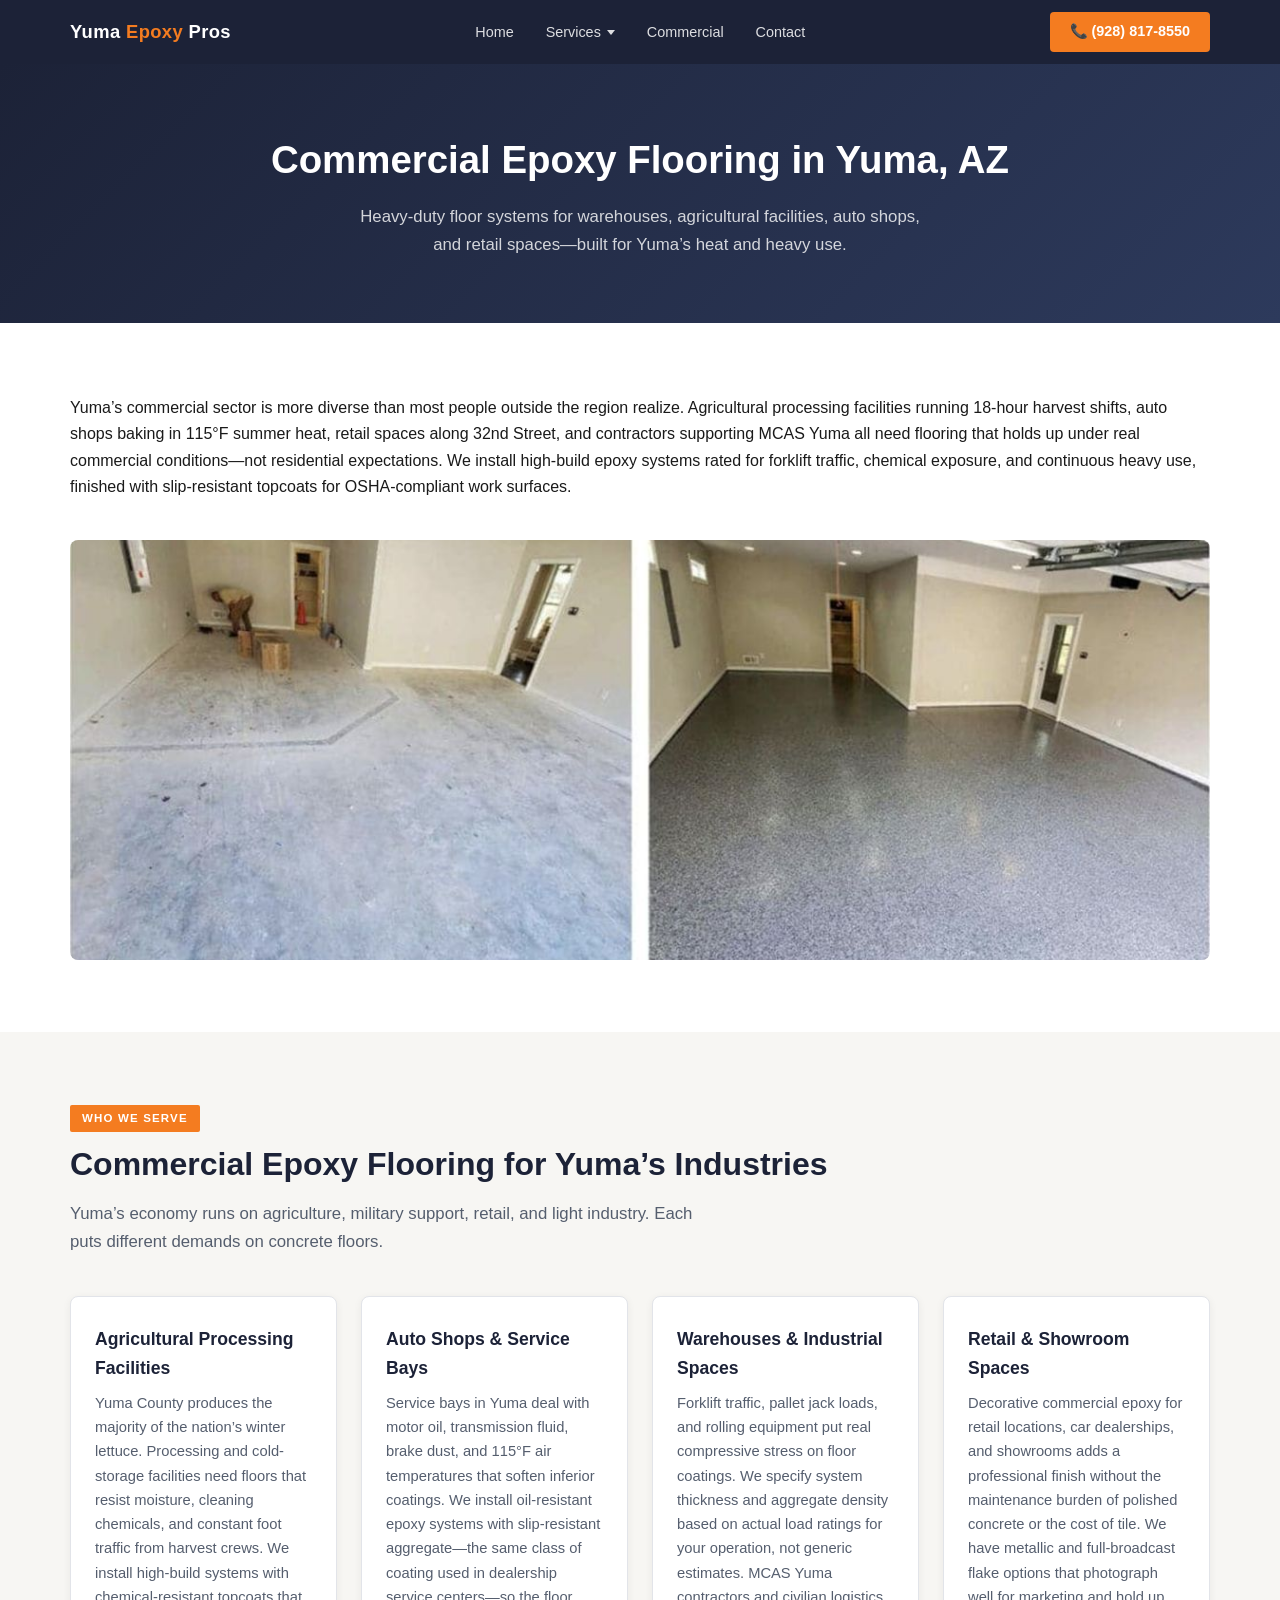
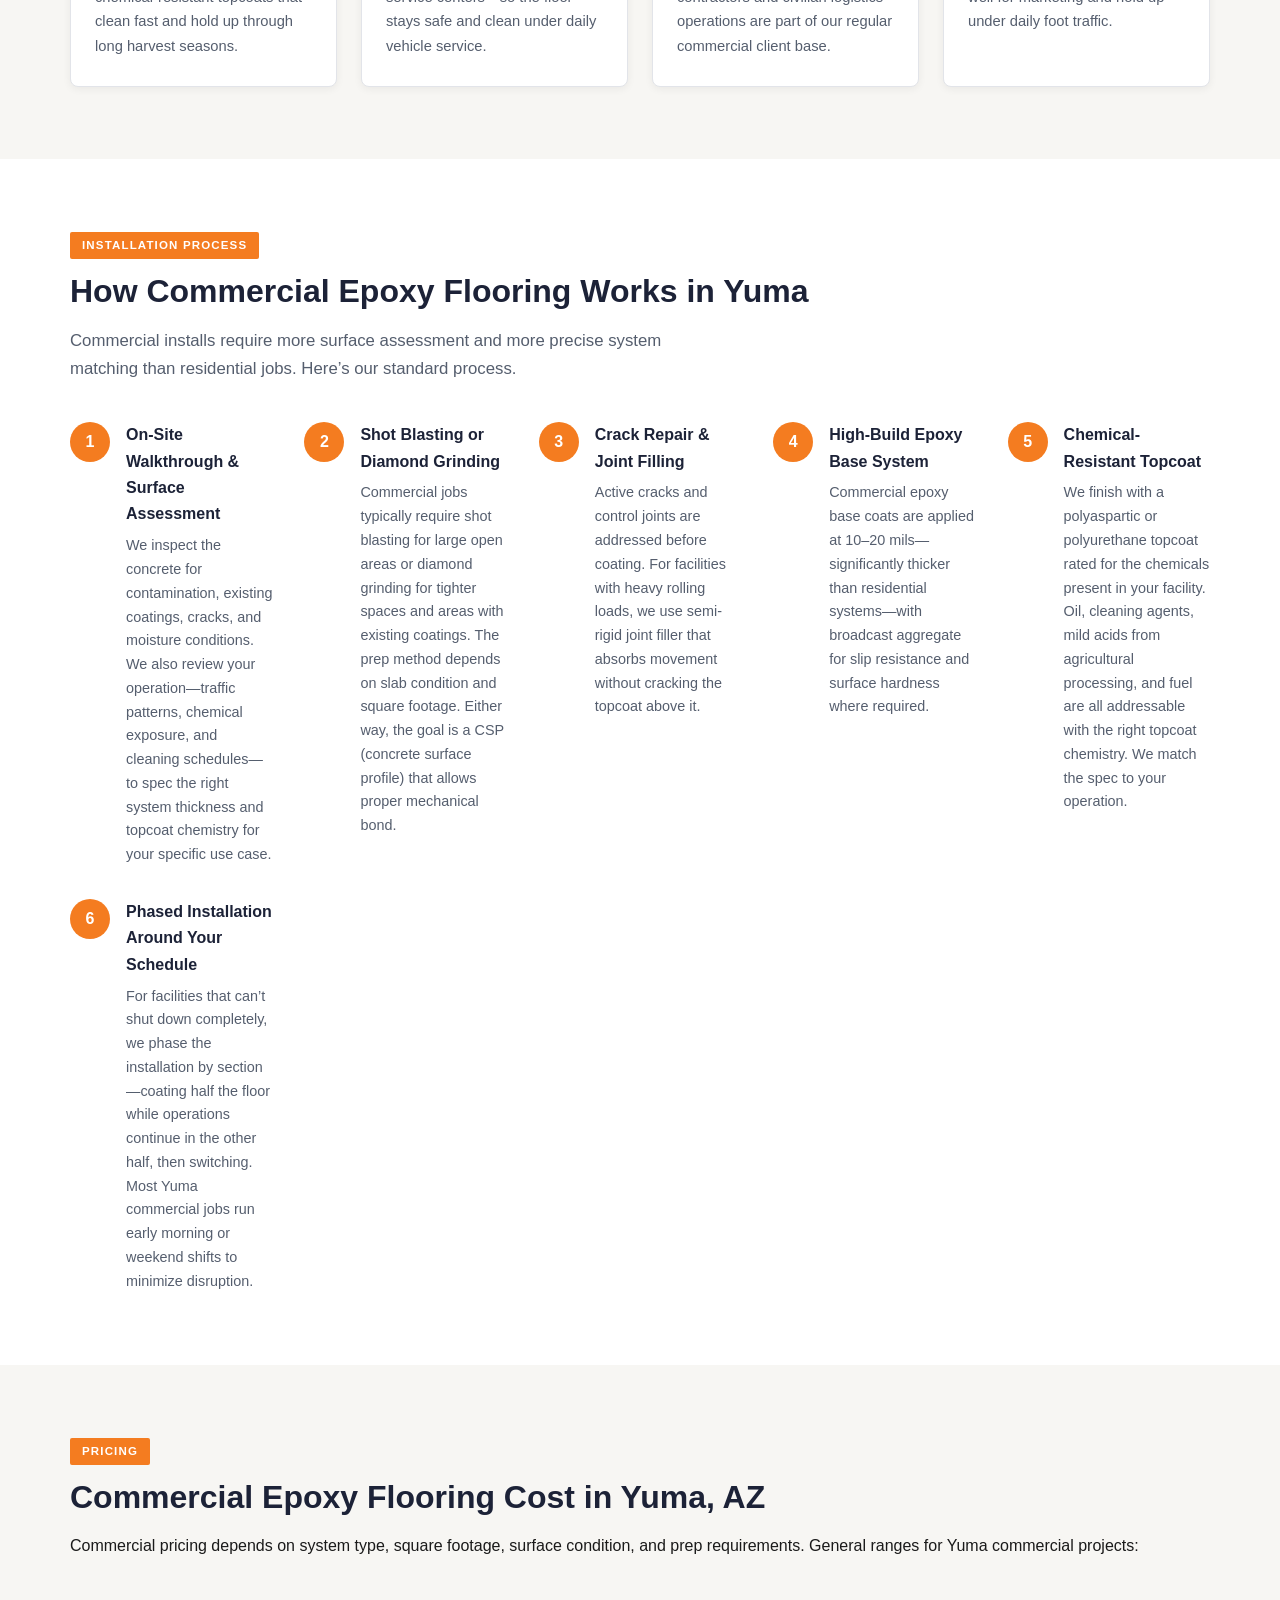
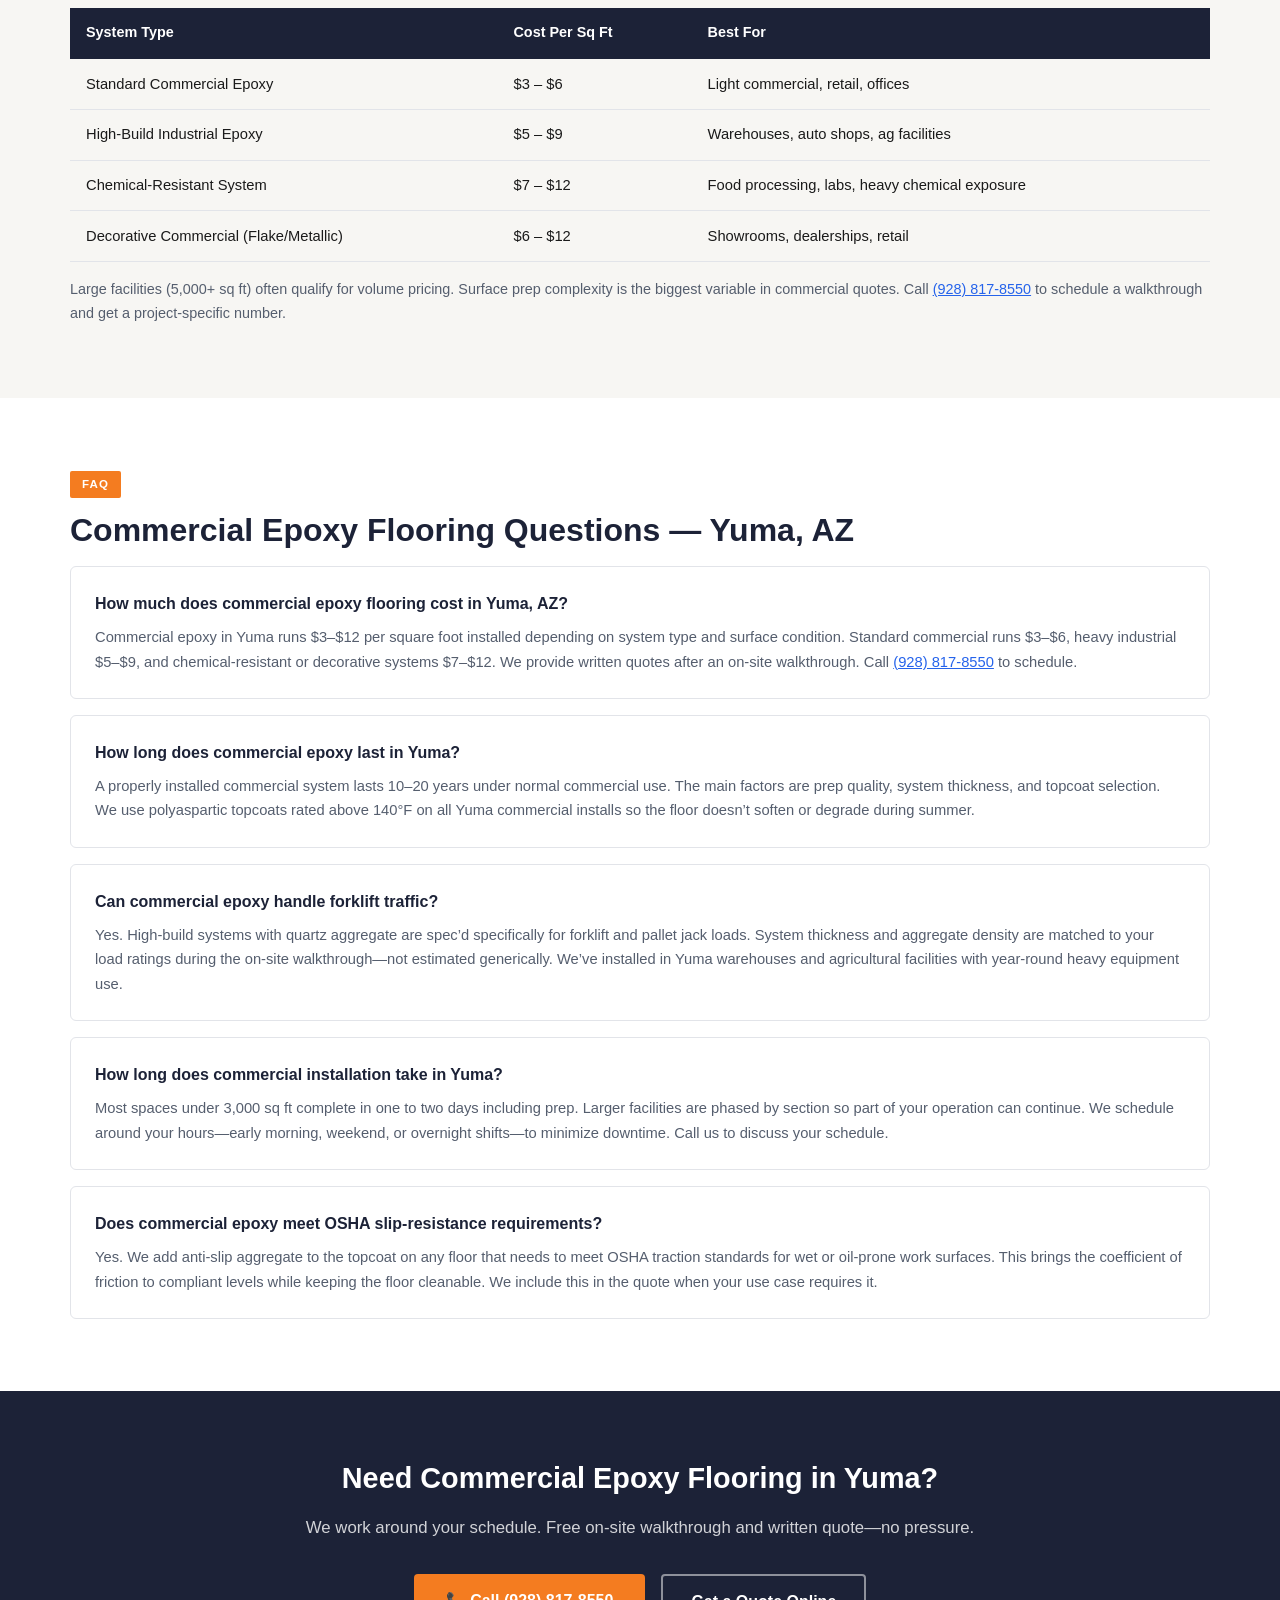
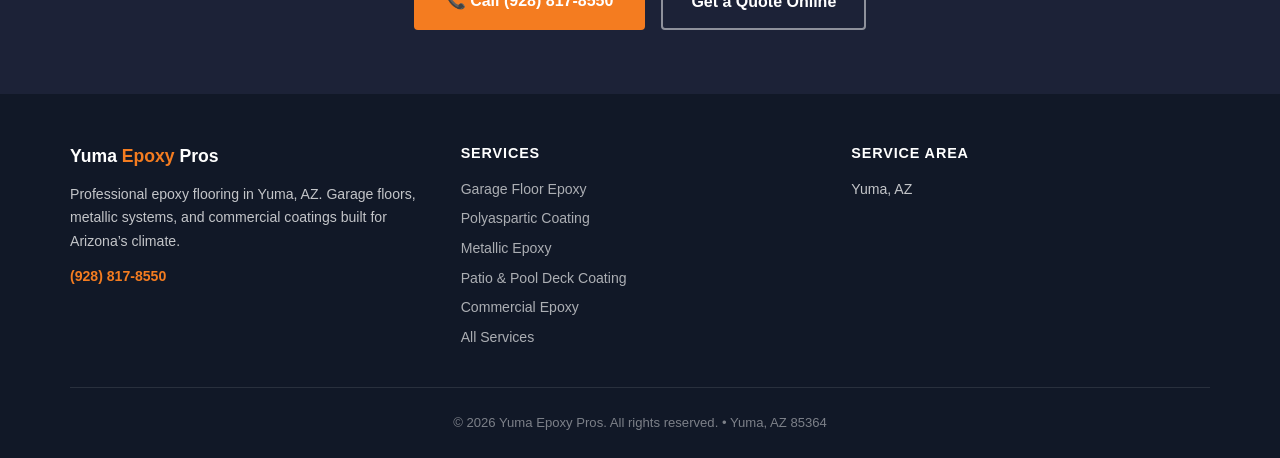
==== commercial-epoxy-flooring-yuma.html @ faf077dc "Fix URL/content mismatch; add garage, polyaspartic and pool deck pages; nav dropdown and sitemap" ====
<!DOCTYPE html>
<html lang="en">
<head>
<meta charset="UTF-8">
<meta name="viewport" content="width=device-width, initial-scale=1.0">
<title>Commercial Epoxy Flooring Yuma AZ | Yuma Epoxy Pros</title>
<meta name="description" content="Commercial epoxy flooring in Yuma, AZ. Heavy-duty systems for warehouses, ag facilities, retail &amp; auto shops. Free estimates &mdash; (928) 817-8550.">
<link rel="canonical" href="https://www.yumaepoxyflooring.com/commercial-epoxy-flooring-yuma">
<link rel="stylesheet" href="styles.css">
<script type="application/ld+json">
{
  "@context": "https://schema.org",
  "@type": "LocalBusiness",
  "name": "Yuma Epoxy Pros",
  "telephone": "(928) 817-8550",
  "address": {
    "@type": "PostalAddress",
    "addressLocality": "Yuma",
    "addressRegion": "AZ",
    "addressCountry": "US"
  },
  "areaServed": "Yuma, AZ",
  "description": "Commercial epoxy flooring in Yuma, AZ.",
  "openingHours": "Mo-Fr 07:00-17:00"
}
</script>
<script type="application/ld+json">
{
  "@context": "https://schema.org",
  "@type": "FAQPage",
  "mainEntity": [
    {
      "@type": "Question",
      "name": "How much does commercial epoxy flooring cost in Yuma, AZ?",
      "acceptedAnswer": {
        "@type": "Answer",
        "text": "Commercial epoxy flooring in Yuma typically runs $3 to $12 per square foot installed, depending on the system, surface condition, and project size. Large warehouse and agricultural processing facilities benefit from volume pricing. Retail and showroom floors with decorative requirements run higher. We provide written quotes after an on-site walkthrough and surface assessment."
      }
    },
    {
      "@type": "Question",
      "name": "How long does commercial epoxy flooring last in Yuma?",
      "acceptedAnswer": {
        "@type": "Answer",
        "text": "A properly installed commercial epoxy system in Yuma lasts 10 to 20 years under normal commercial traffic. Surface prep quality, system thickness, and topcoat selection are the key variables. We use polyaspartic topcoats rated for continuous heat above 140 degrees Fahrenheit on all Yuma commercial installs, which handles Arizona summers without softening or degrading."
      }
    },
    {
      "@type": "Question",
      "name": "Can commercial epoxy flooring handle forklift and heavy equipment traffic in Yuma?",
      "acceptedAnswer": {
        "@type": "Answer",
        "text": "Yes. High-build commercial epoxy systems with quartz aggregate or broadcast layers are designed for forklift traffic, pallet jacks, and rolling equipment. System thickness and aggregate selection depend on your load ratings. We spec the right system for your specific use case during the on-site walkthrough."
      }
    },
    {
      "@type": "Question",
      "name": "How long does commercial epoxy installation take in Yuma?",
      "acceptedAnswer": {
        "@type": "Answer",
        "text": "Most commercial spaces under 3,000 square feet complete in one to two days, including surface prep. Larger facilities are typically phased by section so operations can continue in other areas during installation. We schedule around your hours to minimize downtime."
      }
    },
    {
      "@type": "Question",
      "name": "Does commercial epoxy flooring meet OSHA slip-resistance requirements?",
      "acceptedAnswer": {
        "@type": "Answer",
        "text": "Yes. We add anti-slip aggregate to the topcoat on commercial floors that need to meet OSHA traction standards for wet or oil-prone work areas. The aggregate increases the coefficient of friction to compliant levels while maintaining a cleanable surface. We discuss this during the walkthrough and specify it in the quote."
      }
    }
  ]
}
</script>
</head>
<body>

<nav>
  <div class="nav-inner">
    <a href="/" class="nav-logo">Yuma <span>Epoxy</span> Pros</a>
    <ul class="nav-links">
      <li><a href="/">Home</a></li>
      <li class="has-dropdown">
        <a href="/services">Services</a>
        <div class="dropdown-menu">
          <ul class="dropdown-menu-list">
            <li><a href="/garage-floor-epoxy-yuma">Garage Floor Epoxy</a></li>
            <li><a href="/polyaspartic-floor-coating-yuma">Polyaspartic Coating</a></li>
            <li><a href="/metallic-epoxy-flooring-yuma">Metallic Epoxy</a></li>
            <li><a href="/patio-pool-deck-coating-yuma">Patio &amp; Pool Deck Coating</a></li>
            <li><a href="/commercial-epoxy-flooring-yuma">Commercial Epoxy</a></li>
          </ul>
        </div>
      </li>
      <li><a href="/commercial-epoxy-flooring-yuma">Commercial</a></li>
      <li><a href="/contact">Contact</a></li>
    </ul>
    <a href="tel:9288178550" class="nav-cta">&#128222; (928) 817-8550</a>
    <button class="nav-hamburger" aria-label="Open menu">
      <span></span><span></span><span></span>
    </button>
  </div>
</nav>

<div class="page-hero">
  <h1>Commercial Epoxy Flooring in Yuma, AZ</h1>
  <p>Heavy-duty floor systems for warehouses, agricultural facilities, auto shops, and retail spaces&mdash;built for Yuma&rsquo;s heat and heavy use.</p>
</div>

<section class="section">
  <div class="container">
    <p>Yuma&rsquo;s commercial sector is more diverse than most people outside the region realize. Agricultural processing facilities running 18-hour harvest shifts, auto shops baking in 115&deg;F summer heat, retail spaces along 32nd Street, and contractors supporting MCAS Yuma all need flooring that holds up under real commercial conditions&mdash;not residential expectations. We install high-build epoxy systems rated for forklift traffic, chemical exposure, and continuous heavy use, finished with slip-resistant topcoats for OSHA-compliant work surfaces.</p>

    <div style="margin-top:2.5rem;">
      <img src="epoxyflooring2.jpg" alt="commercial epoxy flooring in Yuma AZ" loading="lazy" style="border-radius:8px;width:100%;max-height:420px;object-fit:cover;">
    </div>
  </div>
</section>

<section class="section section-alt">
  <div class="container">
    <span class="section-label">Who We Serve</span>
    <h2 class="section-title">Commercial Epoxy Flooring for Yuma&rsquo;s Industries</h2>
    <p class="section-lead">Yuma&rsquo;s economy runs on agriculture, military support, retail, and light industry. Each puts different demands on concrete floors.</p>
    <div class="cards">
      <div class="card">
        <h3>Agricultural Processing Facilities</h3>
        <p>Yuma County produces the majority of the nation&rsquo;s winter lettuce. Processing and cold-storage facilities need floors that resist moisture, cleaning chemicals, and constant foot traffic from harvest crews. We install high-build systems with chemical-resistant topcoats that clean fast and hold up through long harvest seasons.</p>
      </div>
      <div class="card">
        <h3>Auto Shops &amp; Service Bays</h3>
        <p>Service bays in Yuma deal with motor oil, transmission fluid, brake dust, and 115&deg;F air temperatures that soften inferior coatings. We install oil-resistant epoxy systems with slip-resistant aggregate&mdash;the same class of coating used in dealership service centers&mdash;so the floor stays safe and clean under daily vehicle service.</p>
      </div>
      <div class="card">
        <h3>Warehouses &amp; Industrial Spaces</h3>
        <p>Forklift traffic, pallet jack loads, and rolling equipment put real compressive stress on floor coatings. We specify system thickness and aggregate density based on actual load ratings for your operation, not generic estimates. MCAS Yuma contractors and civilian logistics operations are part of our regular commercial client base.</p>
      </div>
      <div class="card">
        <h3>Retail &amp; Showroom Spaces</h3>
        <p>Decorative commercial epoxy for retail locations, car dealerships, and showrooms adds a professional finish without the maintenance burden of polished concrete or the cost of tile. We have metallic and full-broadcast flake options that photograph well for marketing and hold up under daily foot traffic.</p>
      </div>
    </div>
  </div>
</section>

<section class="section">
  <div class="container">
    <span class="section-label">Installation Process</span>
    <h2 class="section-title">How Commercial Epoxy Flooring Works in Yuma</h2>
    <p class="section-lead">Commercial installs require more surface assessment and more precise system matching than residential jobs. Here&rsquo;s our standard process.</p>
    <div class="steps">
      <div class="step">
        <h3>On-Site Walkthrough &amp; Surface Assessment</h3>
        <p>We inspect the concrete for contamination, existing coatings, cracks, and moisture conditions. We also review your operation&mdash;traffic patterns, chemical exposure, and cleaning schedules&mdash;to spec the right system thickness and topcoat chemistry for your specific use case.</p>
      </div>
      <div class="step">
        <h3>Shot Blasting or Diamond Grinding</h3>
        <p>Commercial jobs typically require shot blasting for large open areas or diamond grinding for tighter spaces and areas with existing coatings. The prep method depends on slab condition and square footage. Either way, the goal is a CSP (concrete surface profile) that allows proper mechanical bond.</p>
      </div>
      <div class="step">
        <h3>Crack Repair &amp; Joint Filling</h3>
        <p>Active cracks and control joints are addressed before coating. For facilities with heavy rolling loads, we use semi-rigid joint filler that absorbs movement without cracking the topcoat above it.</p>
      </div>
      <div class="step">
        <h3>High-Build Epoxy Base System</h3>
        <p>Commercial epoxy base coats are applied at 10&ndash;20 mils&mdash;significantly thicker than residential systems&mdash;with broadcast aggregate for slip resistance and surface hardness where required.</p>
      </div>
      <div class="step">
        <h3>Chemical-Resistant Topcoat</h3>
        <p>We finish with a polyaspartic or polyurethane topcoat rated for the chemicals present in your facility. Oil, cleaning agents, mild acids from agricultural processing, and fuel are all addressable with the right topcoat chemistry. We match the spec to your operation.</p>
      </div>
      <div class="step">
        <h3>Phased Installation Around Your Schedule</h3>
        <p>For facilities that can&rsquo;t shut down completely, we phase the installation by section&mdash;coating half the floor while operations continue in the other half, then switching. Most Yuma commercial jobs run early morning or weekend shifts to minimize disruption.</p>
      </div>
    </div>
  </div>
</section>

<section class="section section-alt">
  <div class="container">
    <span class="section-label">Pricing</span>
    <h2 class="section-title">Commercial Epoxy Flooring Cost in Yuma, AZ</h2>
    <p style="margin-bottom:1.5rem;">Commercial pricing depends on system type, square footage, surface condition, and prep requirements. General ranges for Yuma commercial projects:</p>
    <div style="overflow-x:auto;">
      <table class="cost-table">
        <thead>
          <tr><th>System Type</th><th>Cost Per Sq Ft</th><th>Best For</th></tr>
        </thead>
        <tbody>
          <tr><td>Standard Commercial Epoxy</td><td>$3 &ndash; $6</td><td>Light commercial, retail, offices</td></tr>
          <tr><td>High-Build Industrial Epoxy</td><td>$5 &ndash; $9</td><td>Warehouses, auto shops, ag facilities</td></tr>
          <tr><td>Chemical-Resistant System</td><td>$7 &ndash; $12</td><td>Food processing, labs, heavy chemical exposure</td></tr>
          <tr><td>Decorative Commercial (Flake/Metallic)</td><td>$6 &ndash; $12</td><td>Showrooms, dealerships, retail</td></tr>
        </tbody>
      </table>
    </div>
    <p style="margin-top:1rem;font-size:0.9rem;color:#555e6e;">Large facilities (5,000+ sq ft) often qualify for volume pricing. Surface prep complexity is the biggest variable in commercial quotes. Call <a href="tel:9288178550" style="color:#2563eb;text-decoration:underline;">(928) 817-8550</a> to schedule a walkthrough and get a project-specific number.</p>
  </div>
</section>

<section class="section">
  <div class="container">
    <span class="section-label">FAQ</span>
    <h2 class="section-title">Commercial Epoxy Flooring Questions &mdash; Yuma, AZ</h2>
    <div class="faqs">
      <div class="faq">
        <h3>How much does commercial epoxy flooring cost in Yuma, AZ?</h3>
        <p>Commercial epoxy in Yuma runs $3&ndash;$12 per square foot installed depending on system type and surface condition. Standard commercial runs $3&ndash;$6, heavy industrial $5&ndash;$9, and chemical-resistant or decorative systems $7&ndash;$12. We provide written quotes after an on-site walkthrough. Call <a href="tel:9288178550" style="color:#2563eb;text-decoration:underline;">(928) 817-8550</a> to schedule.</p>
      </div>
      <div class="faq">
        <h3>How long does commercial epoxy last in Yuma?</h3>
        <p>A properly installed commercial system lasts 10&ndash;20 years under normal commercial use. The main factors are prep quality, system thickness, and topcoat selection. We use polyaspartic topcoats rated above 140&deg;F on all Yuma commercial installs so the floor doesn&rsquo;t soften or degrade during summer.</p>
      </div>
      <div class="faq">
        <h3>Can commercial epoxy handle forklift traffic?</h3>
        <p>Yes. High-build systems with quartz aggregate are spec&rsquo;d specifically for forklift and pallet jack loads. System thickness and aggregate density are matched to your load ratings during the on-site walkthrough&mdash;not estimated generically. We&rsquo;ve installed in Yuma warehouses and agricultural facilities with year-round heavy equipment use.</p>
      </div>
      <div class="faq">
        <h3>How long does commercial installation take in Yuma?</h3>
        <p>Most spaces under 3,000 sq ft complete in one to two days including prep. Larger facilities are phased by section so part of your operation can continue. We schedule around your hours&mdash;early morning, weekend, or overnight shifts&mdash;to minimize downtime. Call us to discuss your schedule.</p>
      </div>
      <div class="faq">
        <h3>Does commercial epoxy meet OSHA slip-resistance requirements?</h3>
        <p>Yes. We add anti-slip aggregate to the topcoat on any floor that needs to meet OSHA traction standards for wet or oil-prone work surfaces. This brings the coefficient of friction to compliant levels while keeping the floor cleanable. We include this in the quote when your use case requires it.</p>
      </div>
    </div>
  </div>
</section>

<div class="cta-band">
  <h2>Need Commercial Epoxy Flooring in Yuma?</h2>
  <p>We work around your schedule. Free on-site walkthrough and written quote&mdash;no pressure.</p>
  <div style="display:flex;gap:1rem;justify-content:center;flex-wrap:wrap;">
    <a href="tel:9288178550" class="btn-primary">📞 Call (928) 817-8550</a>
    <a href="/contact" class="btn-ghost" style="border-color:rgba(255,255,255,0.5);color:#fff;">Get a Quote Online</a>
  </div>
</div>

<footer>
  <div class="footer-grid">
    <div>
      <a href="/" class="footer-logo">Yuma <span>Epoxy</span> Pros</a>
      <p style="margin-top:0.75rem;font-size:0.88rem;">Professional epoxy flooring in Yuma, AZ. Garage floors, metallic systems, and commercial coatings built for Arizona&rsquo;s climate.</p>
      <p style="margin-top:0.75rem;font-size:0.88rem;"><a href="tel:9288178550">(928) 817-8550</a></p>
    </div>
    <div>
      <h4>Services</h4>
      <ul>
        <li><a href="/garage-floor-epoxy-yuma">Garage Floor Epoxy</a></li>
        <li><a href="/polyaspartic-floor-coating-yuma">Polyaspartic Coating</a></li>
        <li><a href="/metallic-epoxy-flooring-yuma">Metallic Epoxy</a></li>
        <li><a href="/patio-pool-deck-coating-yuma">Patio &amp; Pool Deck Coating</a></li>
        <li><a href="/commercial-epoxy-flooring-yuma">Commercial Epoxy</a></li>
        <li><a href="/services">All Services</a></li>
      </ul>
    </div>
    <div>
      <h4>Service Area</h4>
      <ul>
        <li>Yuma, AZ</li>
      </ul>
    </div>
  </div>
  <div class="footer-bottom">
    <p>&copy; 2026 Yuma Epoxy Pros. All rights reserved. &bull; Yuma, AZ 85364</p>
  </div>
</footer>

</body>
</html>
---- styles.css ----
/* Yuma Epoxy Pros — styles.css */

*, *::before, *::after { box-sizing: border-box; margin: 0; padding: 0; }

:root {
  --navy: #1c2237;
  --orange: #f47c20;
  --red: #e63946;
  --light-bg: #f7f6f3;
  --white: #ffffff;
  --text: #1a1a1a;
  --muted: #555e6e;
  --border: #e2e4e9;
  --max-w: 1140px;
}

body { font-family: 'Segoe UI', Arial, sans-serif; color: var(--text); background: var(--white); line-height: 1.65; font-size: 16px; }

a { color: #2563eb; text-decoration: underline; }
a:hover { color: #1d4ed8; }
img { max-width: 100%; height: auto; display: block; }

/* ── NAV ── */
nav {
  background: var(--navy);
  position: sticky; top: 0; z-index: 1000;
  padding: 0 1.5rem;
}
.nav-inner {
  max-width: var(--max-w);
  margin: 0 auto;
  display: flex; align-items: center; justify-content: space-between;
  height: 64px;
}
.nav-logo { color: var(--white); font-size: 1.15rem; font-weight: 700; text-decoration: none; letter-spacing: 0.02em; }
.nav-logo span { color: var(--orange); }
.nav-links { display: flex; gap: 2rem; list-style: none; }
.nav-links a { color: rgba(255,255,255,0.85); text-decoration: none; font-size: 0.9rem; font-weight: 500; transition: color 0.2s; }
.nav-links a:hover { color: var(--orange); }
.nav-cta {
  background: var(--orange); color: var(--white) !important;
  padding: 0.5rem 1.25rem; border-radius: 4px; font-weight: 600;
  text-decoration: none !important; font-size: 0.9rem; white-space: nowrap;
}
.nav-cta:hover { background: #d96a15; color: var(--white) !important; }
.nav-hamburger { display: none; background: none; border: none; cursor: pointer; }
.nav-hamburger span { display: block; width: 24px; height: 2px; background: var(--white); margin: 5px 0; }

/* ── HERO ── */
.hero {
  background: linear-gradient(135deg, var(--navy) 0%, #2d3a5c 100%);
  color: var(--white);
  padding: 5rem 1.5rem;
  position: relative; overflow: hidden;
}
.hero::before { display: none; }
.hero-inner { max-width: var(--max-w); margin: 0 auto; position: relative; }
.hero-badge {
  display: inline-block; background: var(--orange);
  color: var(--white); font-size: 0.78rem; font-weight: 700;
  letter-spacing: 0.08em; text-transform: uppercase;
  padding: 0.3rem 0.9rem; border-radius: 3px; margin-bottom: 1.2rem;
}
.hero h1 { font-size: clamp(1.8rem, 4vw, 2.8rem); line-height: 1.2; font-weight: 800; margin-bottom: 1rem; max-width: 700px; }
.hero-sub { font-size: 1.1rem; color: rgba(255,255,255,0.85); max-width: 560px; margin-bottom: 2rem; }
.hero-ctas { display: flex; gap: 1rem; flex-wrap: wrap; }
.btn-primary {
  background: var(--orange); color: var(--white);
  padding: 0.85rem 2rem; border-radius: 4px;
  font-weight: 700; font-size: 1rem; text-decoration: none;
  display: inline-block;
}
.btn-primary:hover { background: #d96a15; color: var(--white); }
.btn-ghost {
  border: 2px solid rgba(255,255,255,0.6); color: var(--white);
  padding: 0.8rem 1.75rem; border-radius: 4px;
  font-weight: 600; font-size: 1rem; text-decoration: none;
  display: inline-block;
}
.btn-ghost:hover { border-color: var(--white); color: var(--white); }
.hero-trust { margin-top: 2.5rem; display: flex; gap: 2rem; flex-wrap: wrap; }
.hero-trust-item { font-size: 0.88rem; color: rgba(255,255,255,0.75); display: flex; align-items: center; gap: 0.4rem; }
.hero-trust-item::before { content: '&#10003;'; color: var(--orange); font-weight: 700; }

/* ── SHARED LAYOUT ── */
.section { padding: 4.5rem 1.5rem; }
.section-alt { background: var(--light-bg); }
.container { max-width: var(--max-w); margin: 0 auto; }
.section-label {
  display: inline-block; background: var(--orange);
  color: var(--white); font-size: 0.72rem; font-weight: 700;
  letter-spacing: 0.1em; text-transform: uppercase;
  padding: 0.25rem 0.75rem; border-radius: 2px; margin-bottom: 0.75rem;
}
.section-title { font-size: clamp(1.5rem, 3vw, 2rem); font-weight: 800; margin-bottom: 1rem; color: var(--navy); line-height: 1.25; }
.section-lead { font-size: 1.05rem; color: var(--muted); max-width: 640px; margin-bottom: 2.5rem; }

/* ── SERVICE CARDS ── */
.cards { display: grid; grid-template-columns: repeat(auto-fit, minmax(240px, 1fr)); gap: 1.5rem; }
.card {
  background: var(--white); border: 1px solid var(--border);
  border-radius: 8px; padding: 1.75rem 1.5rem;
  box-shadow: 0 2px 8px rgba(0,0,0,0.06);
}
.card-icon { font-size: 2rem; margin-bottom: 0.75rem; }
.card h3 { font-size: 1.1rem; font-weight: 700; color: var(--navy); margin-bottom: 0.5rem; }
.card p { font-size: 0.92rem; color: var(--muted); }
.card-link { color: var(--orange); text-decoration: underline; font-weight: 600; font-size: 0.9rem; }

/* ── PROCESS STEPS ── */
.steps { display: grid; grid-template-columns: repeat(auto-fit, minmax(200px, 1fr)); gap: 2rem; counter-reset: step; }
.step { position: relative; padding-left: 3.5rem; }
.step::before {
  counter-increment: step;
  content: counter(step);
  position: absolute; left: 0; top: 0;
  width: 2.5rem; height: 2.5rem; border-radius: 50%;
  background: var(--orange); color: var(--white);
  font-weight: 800; font-size: 1rem;
  display: flex; align-items: center; justify-content: center;
}
.step h3 { font-size: 1rem; font-weight: 700; color: var(--navy); margin-bottom: 0.4rem; }
.step p { font-size: 0.9rem; color: var(--muted); }

/* ── TWO-COL SPLIT ── */
.split { display: grid; grid-template-columns: 1fr 1fr; gap: 3rem; align-items: center; }
.split img { border-radius: 8px; width: 100%; height: 340px; object-fit: cover; }
.split-text h2 { font-size: 1.65rem; font-weight: 800; color: var(--navy); margin-bottom: 1rem; }
.split-text p { color: var(--muted); margin-bottom: 1rem; }
.check-list { list-style: none; margin-bottom: 1.5rem; }
.check-list li { padding: 0.3rem 0 0.3rem 1.75rem; position: relative; font-size: 0.95rem; color: var(--text); }
.check-list li::before { content: '&#10003;'; position: absolute; left: 0; color: var(--orange); font-weight: 700; }

/* ── COST TABLE ── */
.cost-table { width: 100%; border-collapse: collapse; margin-top: 1.5rem; }
.cost-table th { background: var(--navy); color: var(--white); padding: 0.85rem 1rem; text-align: left; font-size: 0.9rem; }
.cost-table td { padding: 0.8rem 1rem; border-bottom: 1px solid var(--border); font-size: 0.92rem; }
.cost-table tr:nth-child(even) td { background: var(--light-bg); }

/* ── FAQ ── */
.faqs { display: grid; gap: 1rem; }
.faq { background: var(--white); border: 1px solid var(--border); border-radius: 6px; padding: 1.5rem; }
.faq h3 { font-size: 1rem; font-weight: 700; color: var(--navy); margin-bottom: 0.5rem; }
.faq p { font-size: 0.92rem; color: var(--muted); }

/* ── CTA BAND ── */
.cta-band {
  background: var(--navy);
  color: var(--white); padding: 4rem 1.5rem; text-align: center;
}
.cta-band h2 { font-size: 1.8rem; font-weight: 800; margin-bottom: 0.75rem; }
.cta-band p { color: rgba(255,255,255,0.8); margin-bottom: 2rem; font-size: 1.05rem; }

/* ── CONTACT FORM ── */
.form-grid { display: grid; grid-template-columns: 1fr 1fr; gap: 1rem; }
.form-group { display: flex; flex-direction: column; gap: 0.4rem; }
.form-group.full { grid-column: 1 / -1; }
label { font-size: 0.88rem; font-weight: 600; color: var(--navy); }
input, select, textarea {
  padding: 0.75rem 1rem; border: 1px solid var(--border); border-radius: 4px;
  font-size: 0.95rem; font-family: inherit; width: 100%;
}
input:focus, select:focus, textarea:focus { outline: 2px solid var(--orange); border-color: var(--orange); }
textarea { resize: vertical; min-height: 120px; }
.btn-submit {
  background: var(--orange); color: var(--white);
  padding: 0.9rem 2.5rem; border: none; border-radius: 4px;
  font-size: 1rem; font-weight: 700; cursor: pointer; font-family: inherit;
}
.btn-submit:hover { background: #d96a15; }

/* ── FOOTER ── */
footer {
  background: #111827; color: rgba(255,255,255,0.75);
  padding: 3rem 1.5rem 1.5rem;
}
.footer-grid { display: grid; grid-template-columns: 1fr 1fr 1fr; gap: 2rem; max-width: var(--max-w); margin: 0 auto 2rem; }
.footer-logo { color: var(--white); font-size: 1.1rem; font-weight: 700; text-decoration: none; }
.footer-logo span { color: var(--orange); }
footer h4 { color: var(--white); font-size: 0.9rem; font-weight: 700; margin-bottom: 0.75rem; text-transform: uppercase; letter-spacing: 0.06em; }
footer ul { list-style: none; }
footer ul li { margin-bottom: 0.4rem; font-size: 0.88rem; }
footer ul li a { color: rgba(255,255,255,0.65); text-decoration: none; }
footer ul li a:hover { color: var(--orange); }
footer a[href^="tel"] { color: var(--orange); text-decoration: none; font-weight: 600; }
.footer-bottom { max-width: var(--max-w); margin: 0 auto; padding-top: 1.5rem; border-top: 1px solid rgba(255,255,255,0.1); font-size: 0.82rem; color: rgba(255,255,255,0.45); text-align: center; }

/* ── PAGE HERO (inner pages) ── */
.page-hero {
  background: linear-gradient(135deg, var(--navy), #2d3a5c);
  color: var(--white); padding: 4rem 1.5rem; text-align: center;
}
.page-hero h1 { font-size: clamp(1.6rem, 3.5vw, 2.4rem); font-weight: 800; margin-bottom: 0.75rem; }
.page-hero p { color: rgba(255,255,255,0.8); font-size: 1.05rem; max-width: 560px; margin: 0 auto; }

/* ── RESPONSIVE ── */
@media (max-width: 768px) {
  .nav-links { display: none; }
  .nav-hamburger { display: block; }
  .split { grid-template-columns: 1fr; }
  .split img { height: 220px; }
  .footer-grid { grid-template-columns: 1fr; }
  .form-grid { grid-template-columns: 1fr; }
  .hero-ctas { flex-direction: column; }
  .cards { grid-template-columns: 1fr; }
  .steps { grid-template-columns: 1fr; }
  .hero-trust { flex-direction: column; gap: 0.75rem; }
}


/* ---------- SERVICES NAV DROPDOWN ---------- */
.nav-links li.has-dropdown { position: relative; }
.has-dropdown > a { display:inline-flex; align-items:center; gap:6px; }
.has-dropdown > a::after { content:""; width:0; height:0; border-left:4px solid transparent; border-right:4px solid transparent; border-top:5px solid currentColor; }
.dropdown-menu { display:none; position:absolute; top:100%; left:-18px; padding-top:16px; min-width:255px; z-index:300; }
.has-dropdown:hover .dropdown-menu, .has-dropdown:focus-within .dropdown-menu { display:block; }
.dropdown-menu-list { display:block; list-style:none; margin:0; padding:6px 0; background:#111827; border:1px solid rgba(255,255,255,.12); border-top:3px solid #ea7317; box-shadow:0 8px 24px rgba(0,0,0,.3); }
.dropdown-menu-list li { display:block; }
.dropdown-menu-list li + li { border-top:1px solid rgba(255,255,255,.08); }
.dropdown-menu-list a { display:block; padding:11px 18px; color:#e5e7eb; font-size:.9rem; font-weight:500; white-space:nowrap; text-decoration:none; }
.dropdown-menu-list a:hover { background:#1f2937; color:#fff; }
@media (max-width: 860px) { .dropdown-menu { display:none !important; } .has-dropdown > a::after { display:none; } }
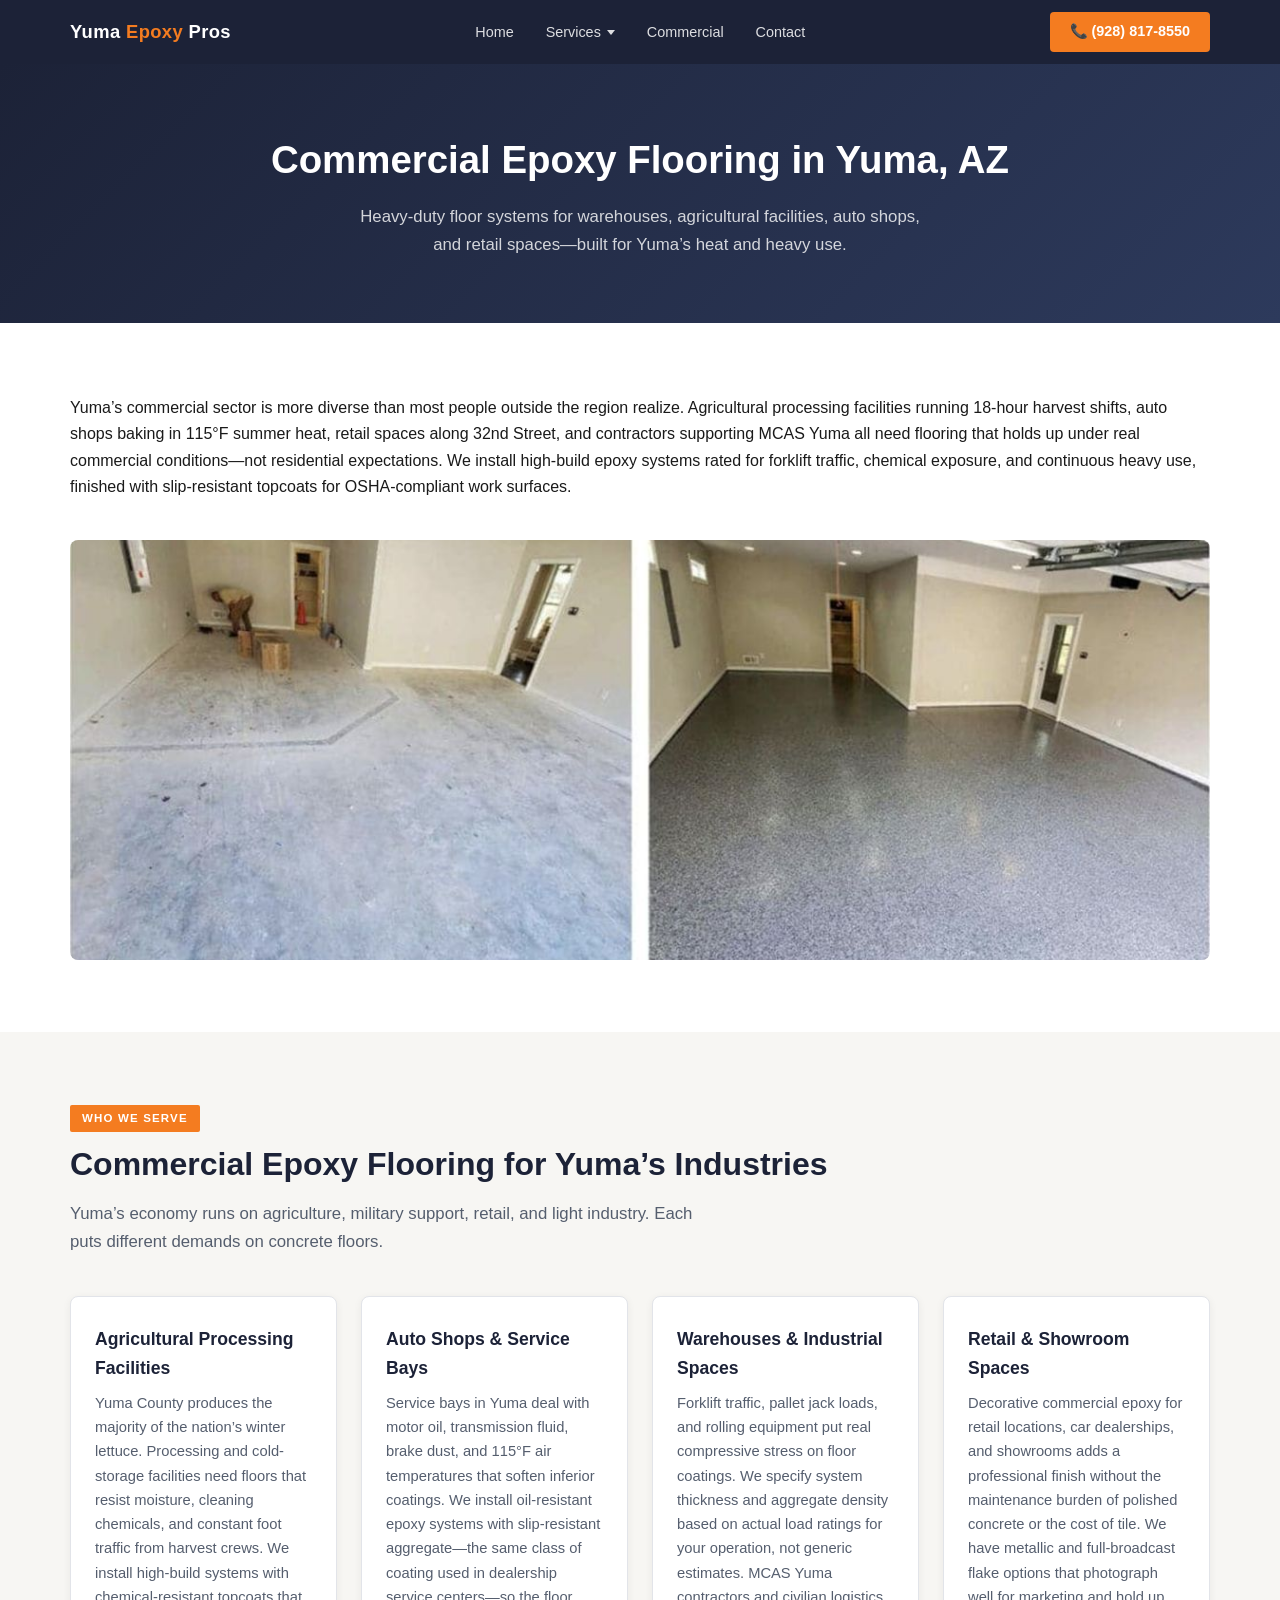
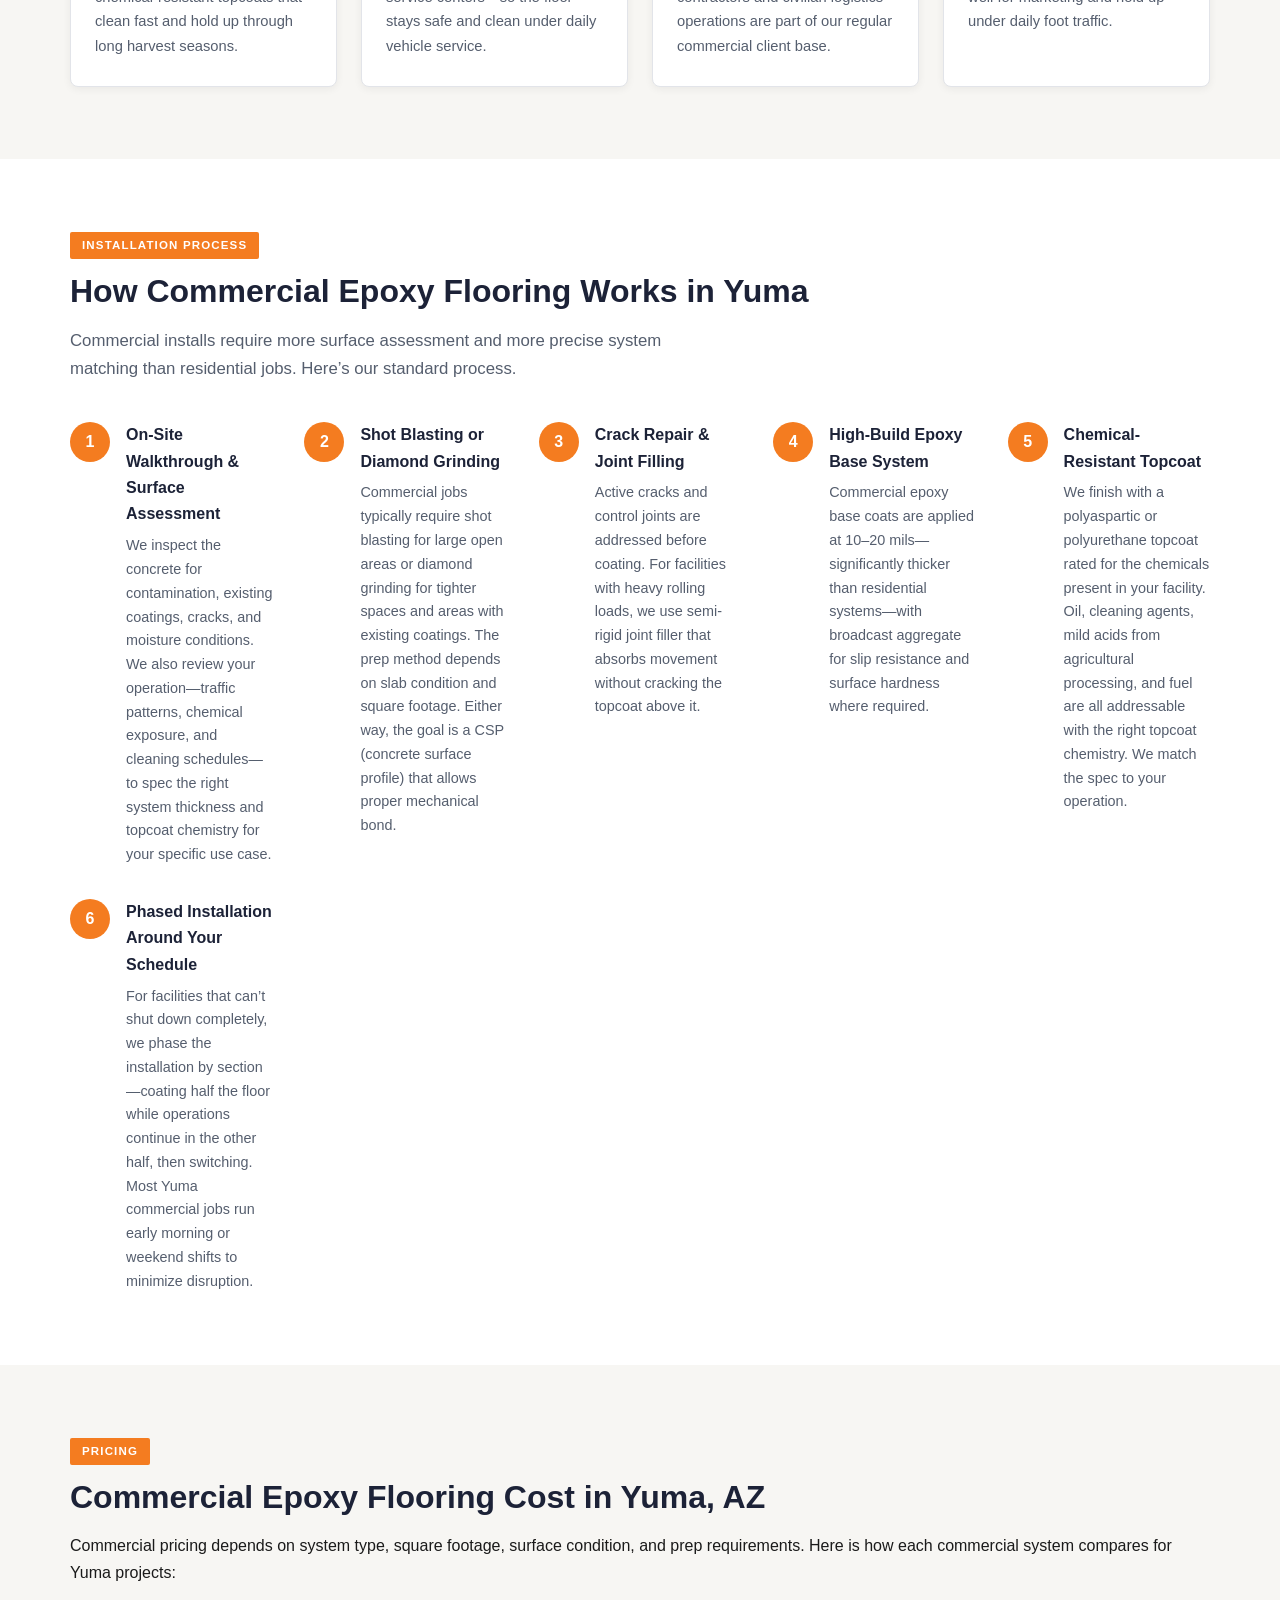
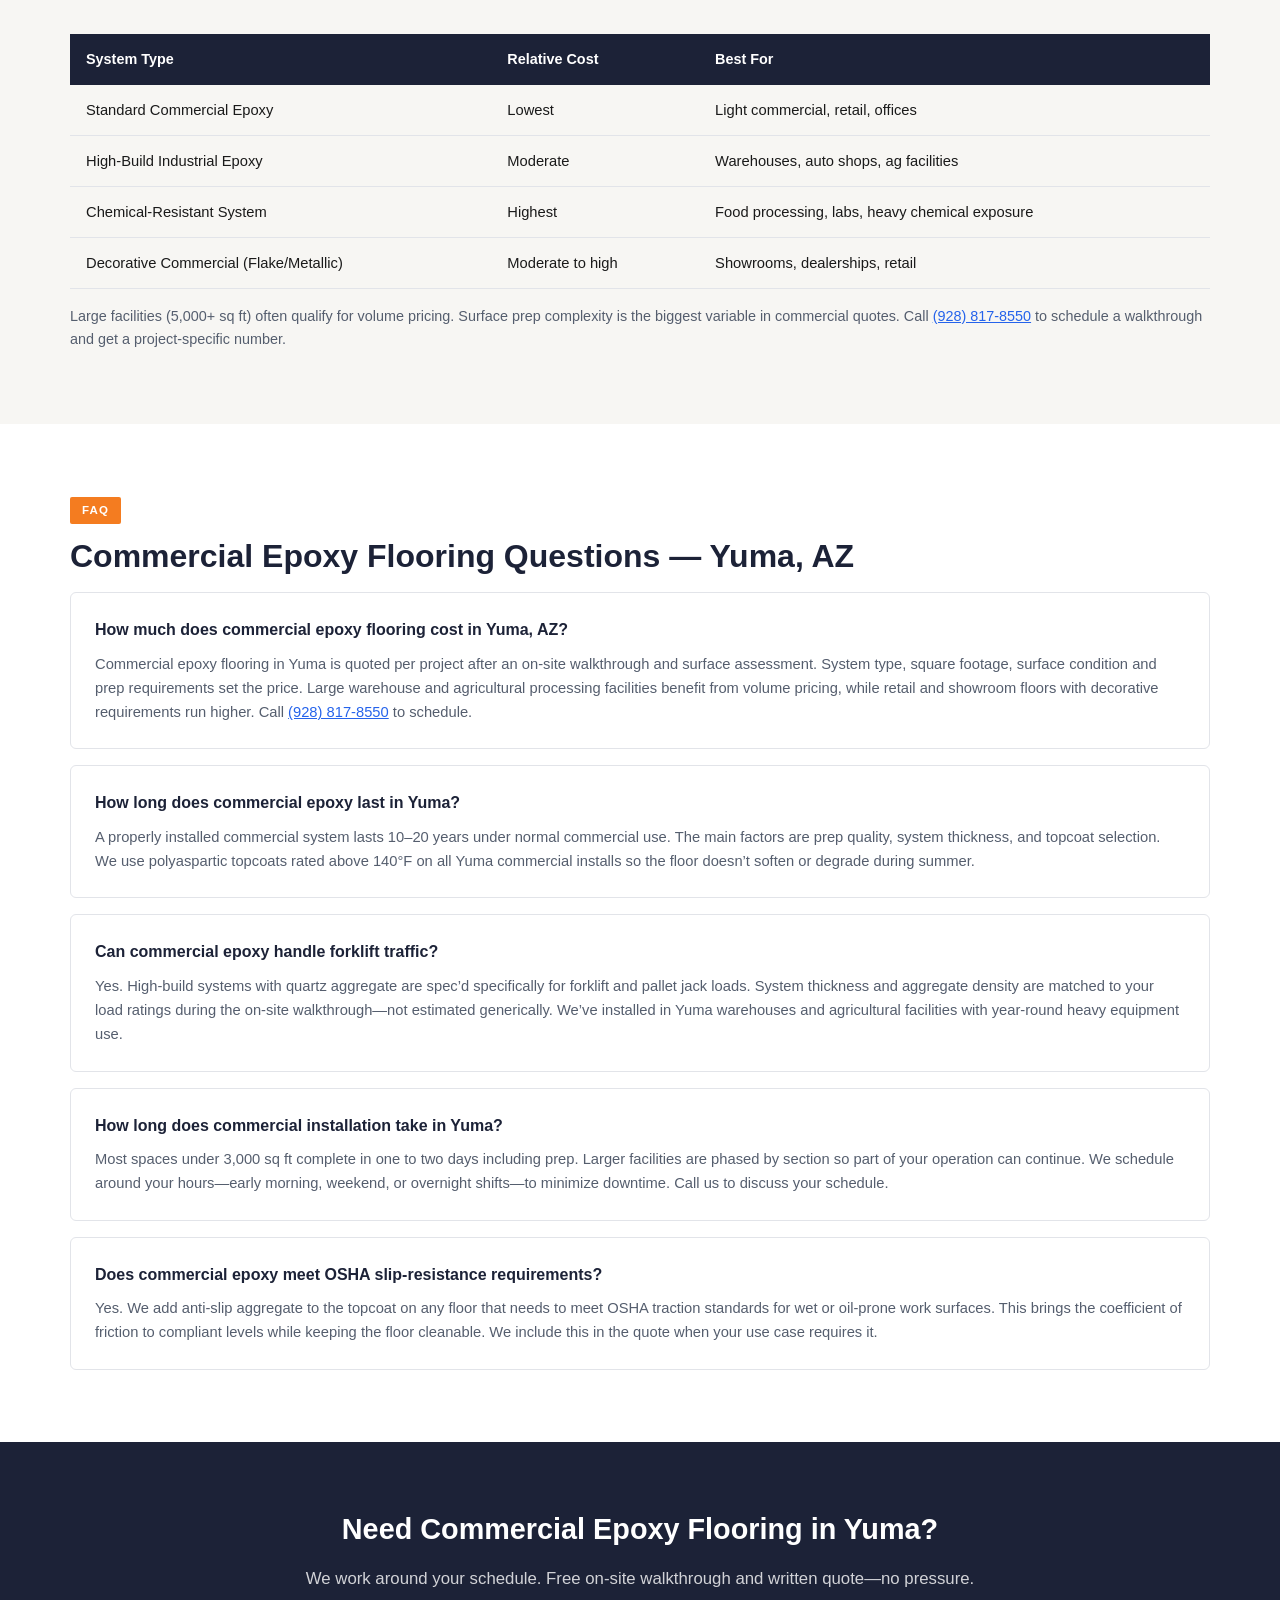
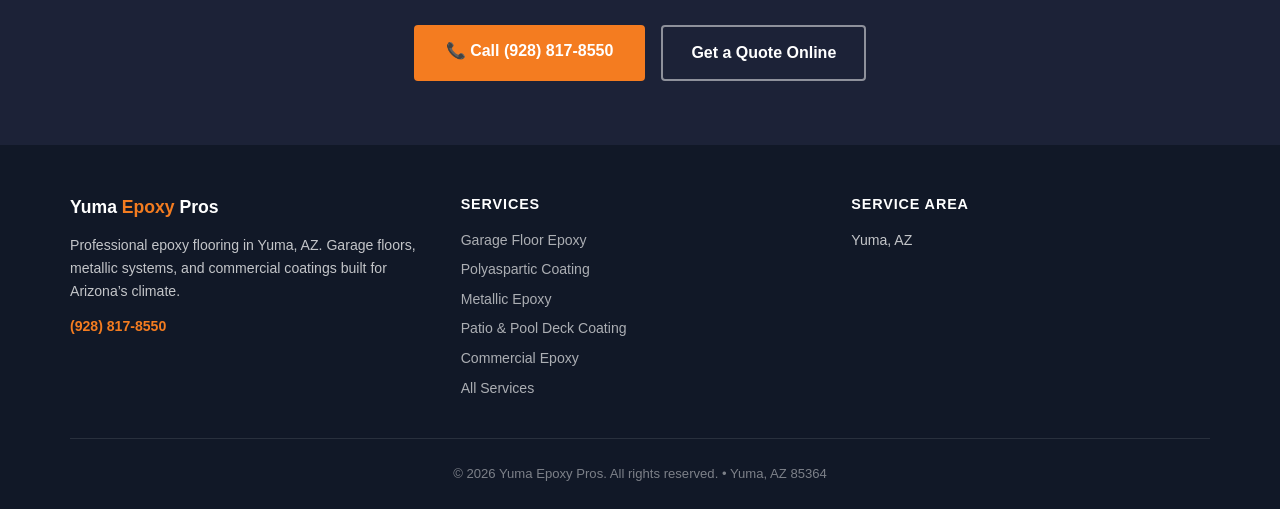
==== commit cf694ad4: "Remove pricing from commercial epoxy page" ====
--- a/commercial-epoxy-flooring-yuma.html
+++ b/commercial-epoxy-flooring-yuma.html
@@ -34,7 +34,7 @@
       "name": "How much does commercial epoxy flooring cost in Yuma, AZ?",
       "acceptedAnswer": {
         "@type": "Answer",
-        "text": "Commercial epoxy flooring in Yuma typically runs $3 to $12 per square foot installed, depending on the system, surface condition, and project size. Large warehouse and agricultural processing facilities benefit from volume pricing. Retail and showroom floors with decorative requirements run higher. We provide written quotes after an on-site walkthrough and surface assessment."
+        "text": "Commercial epoxy flooring in Yuma is quoted per project after an on-site walkthrough and surface assessment. System type, square footage, surface condition and prep requirements set the price. Large warehouse and agricultural processing facilities benefit from volume pricing, while retail and showroom floors with decorative requirements run higher. Call (928) 817-8550 to schedule."
       }
     },
     {
@@ -181,17 +181,17 @@
   <div class="container">
     <span class="section-label">Pricing</span>
     <h2 class="section-title">Commercial Epoxy Flooring Cost in Yuma, AZ</h2>
-    <p style="margin-bottom:1.5rem;">Commercial pricing depends on system type, square footage, surface condition, and prep requirements. General ranges for Yuma commercial projects:</p>
+    <p style="margin-bottom:1.5rem;">Commercial pricing depends on system type, square footage, surface condition, and prep requirements. Here is how each commercial system compares for Yuma projects:</p>
     <div style="overflow-x:auto;">
       <table class="cost-table">
         <thead>
-          <tr><th>System Type</th><th>Cost Per Sq Ft</th><th>Best For</th></tr>
+          <tr><th>System Type</th><th>Relative Cost</th><th>Best For</th></tr>
         </thead>
         <tbody>
-          <tr><td>Standard Commercial Epoxy</td><td>$3 &ndash; $6</td><td>Light commercial, retail, offices</td></tr>
-          <tr><td>High-Build Industrial Epoxy</td><td>$5 &ndash; $9</td><td>Warehouses, auto shops, ag facilities</td></tr>
-          <tr><td>Chemical-Resistant System</td><td>$7 &ndash; $12</td><td>Food processing, labs, heavy chemical exposure</td></tr>
-          <tr><td>Decorative Commercial (Flake/Metallic)</td><td>$6 &ndash; $12</td><td>Showrooms, dealerships, retail</td></tr>
+          <tr><td>Standard Commercial Epoxy</td><td>Lowest</td><td>Light commercial, retail, offices</td></tr>
+          <tr><td>High-Build Industrial Epoxy</td><td>Moderate</td><td>Warehouses, auto shops, ag facilities</td></tr>
+          <tr><td>Chemical-Resistant System</td><td>Highest</td><td>Food processing, labs, heavy chemical exposure</td></tr>
+          <tr><td>Decorative Commercial (Flake/Metallic)</td><td>Moderate to high</td><td>Showrooms, dealerships, retail</td></tr>
         </tbody>
       </table>
     </div>
@@ -206,7 +206,7 @@
     <div class="faqs">
       <div class="faq">
         <h3>How much does commercial epoxy flooring cost in Yuma, AZ?</h3>
-        <p>Commercial epoxy in Yuma runs $3&ndash;$12 per square foot installed depending on system type and surface condition. Standard commercial runs $3&ndash;$6, heavy industrial $5&ndash;$9, and chemical-resistant or decorative systems $7&ndash;$12. We provide written quotes after an on-site walkthrough. Call <a href="tel:9288178550" style="color:#2563eb;text-decoration:underline;">(928) 817-8550</a> to schedule.</p>
+        <p>Commercial epoxy flooring in Yuma is quoted per project after an on-site walkthrough and surface assessment. System type, square footage, surface condition and prep requirements set the price. Large warehouse and agricultural processing facilities benefit from volume pricing, while retail and showroom floors with decorative requirements run higher. Call <a href="tel:9288178550" style="color:#2563eb;text-decoration:underline;">(928) 817-8550</a> to schedule.</p>
       </div>
       <div class="faq">
         <h3>How long does commercial epoxy last in Yuma?</h3>
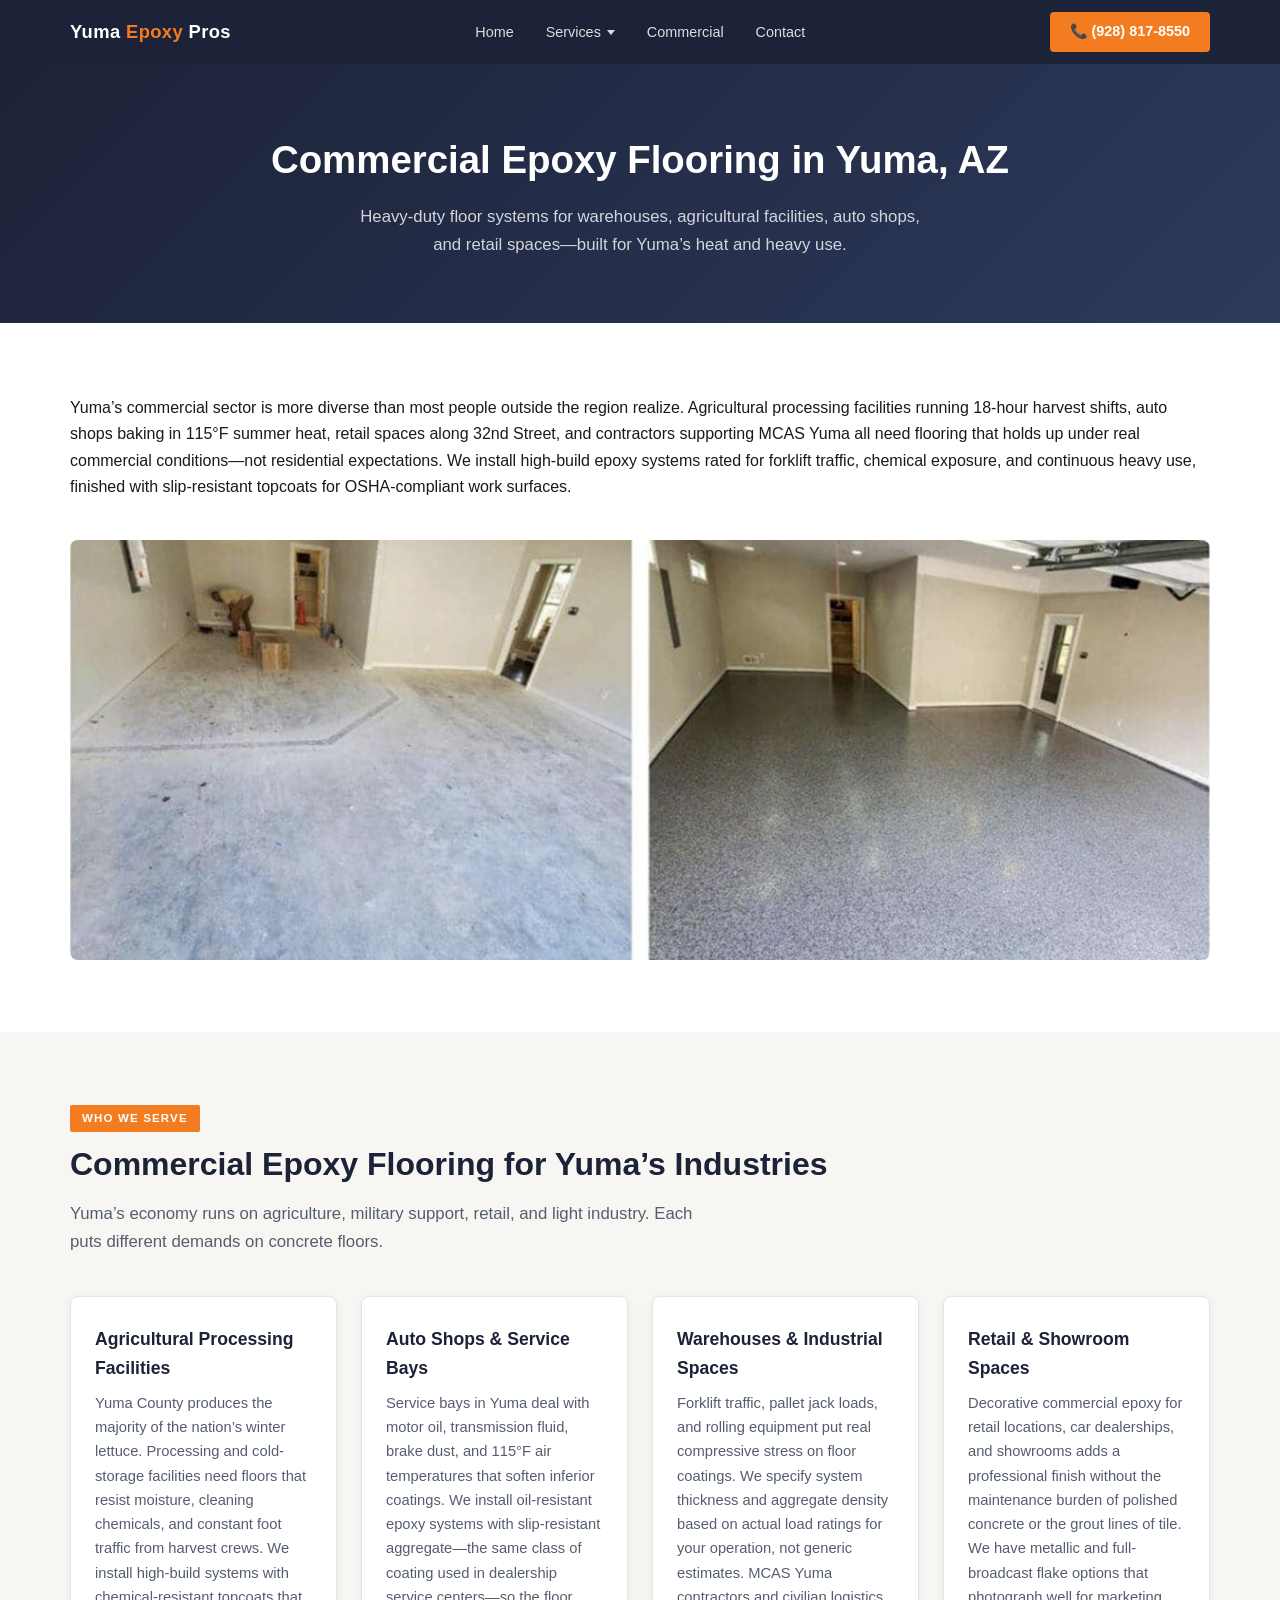
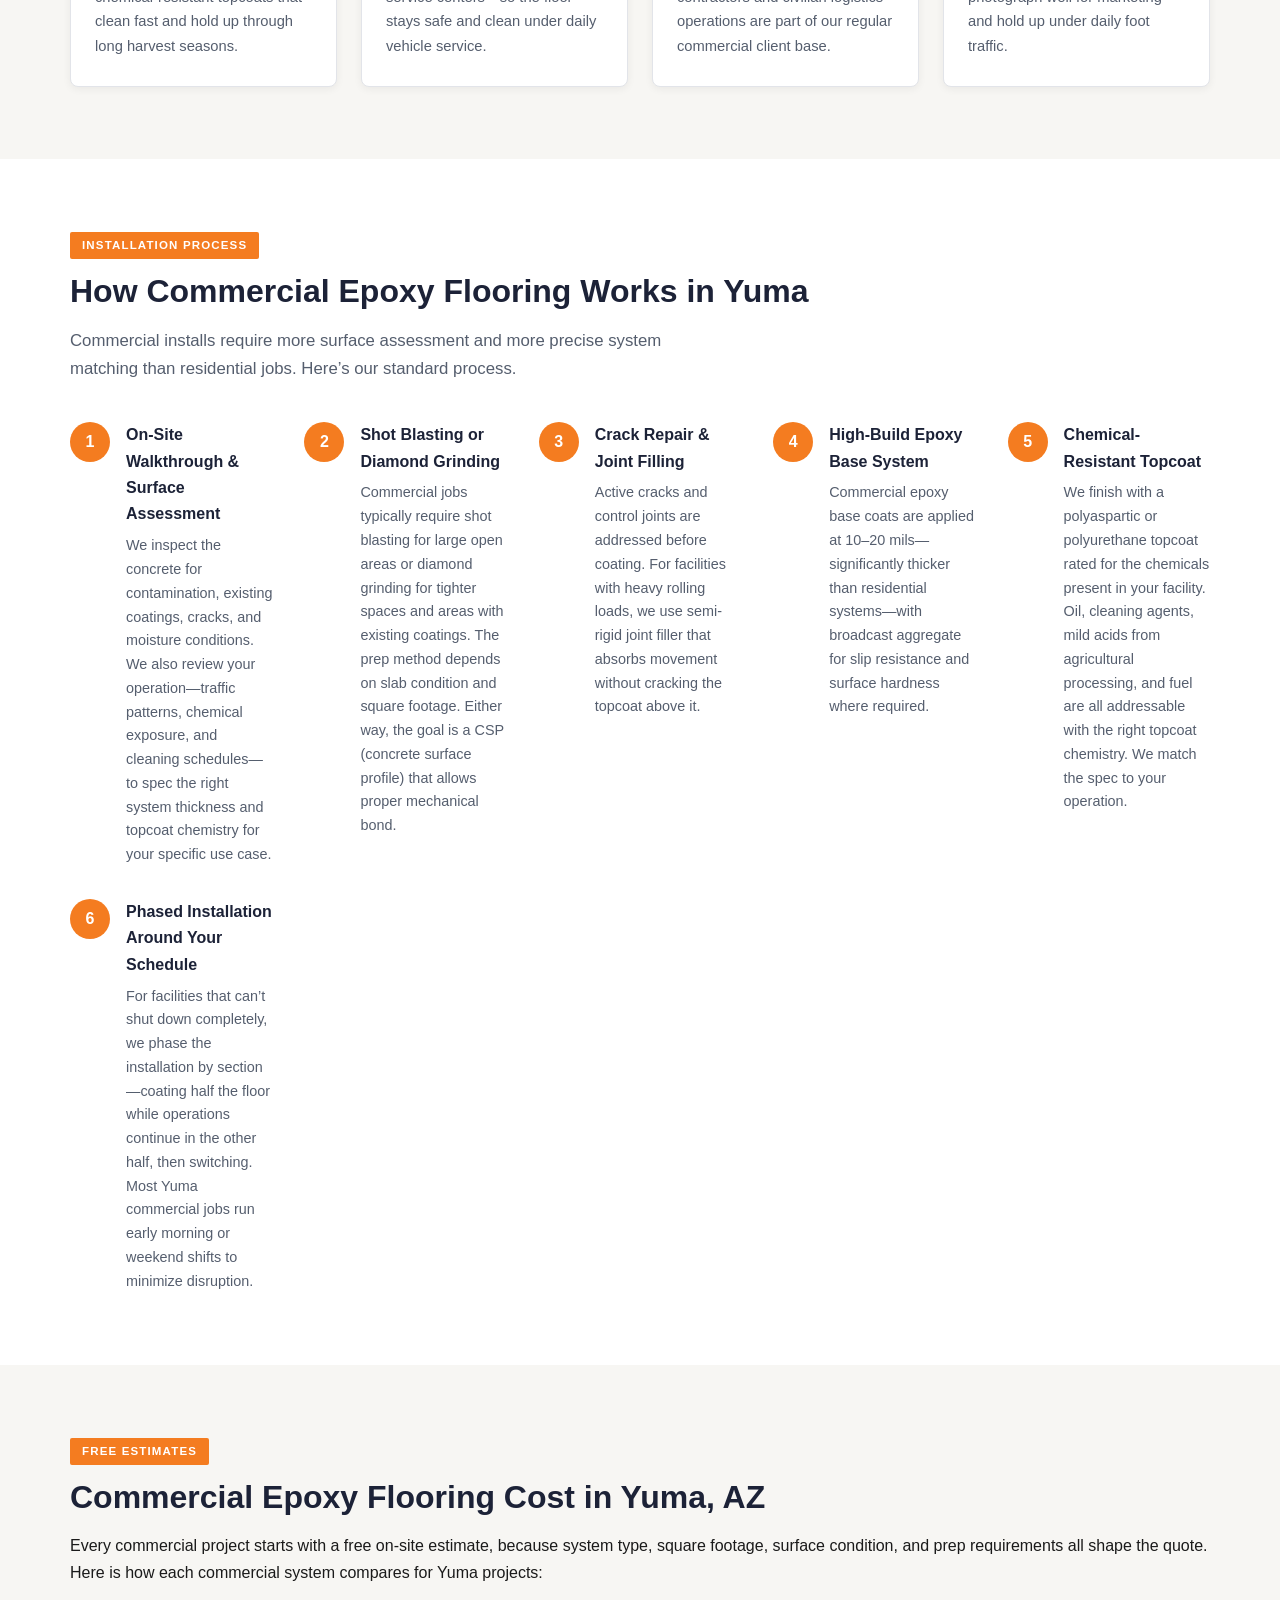
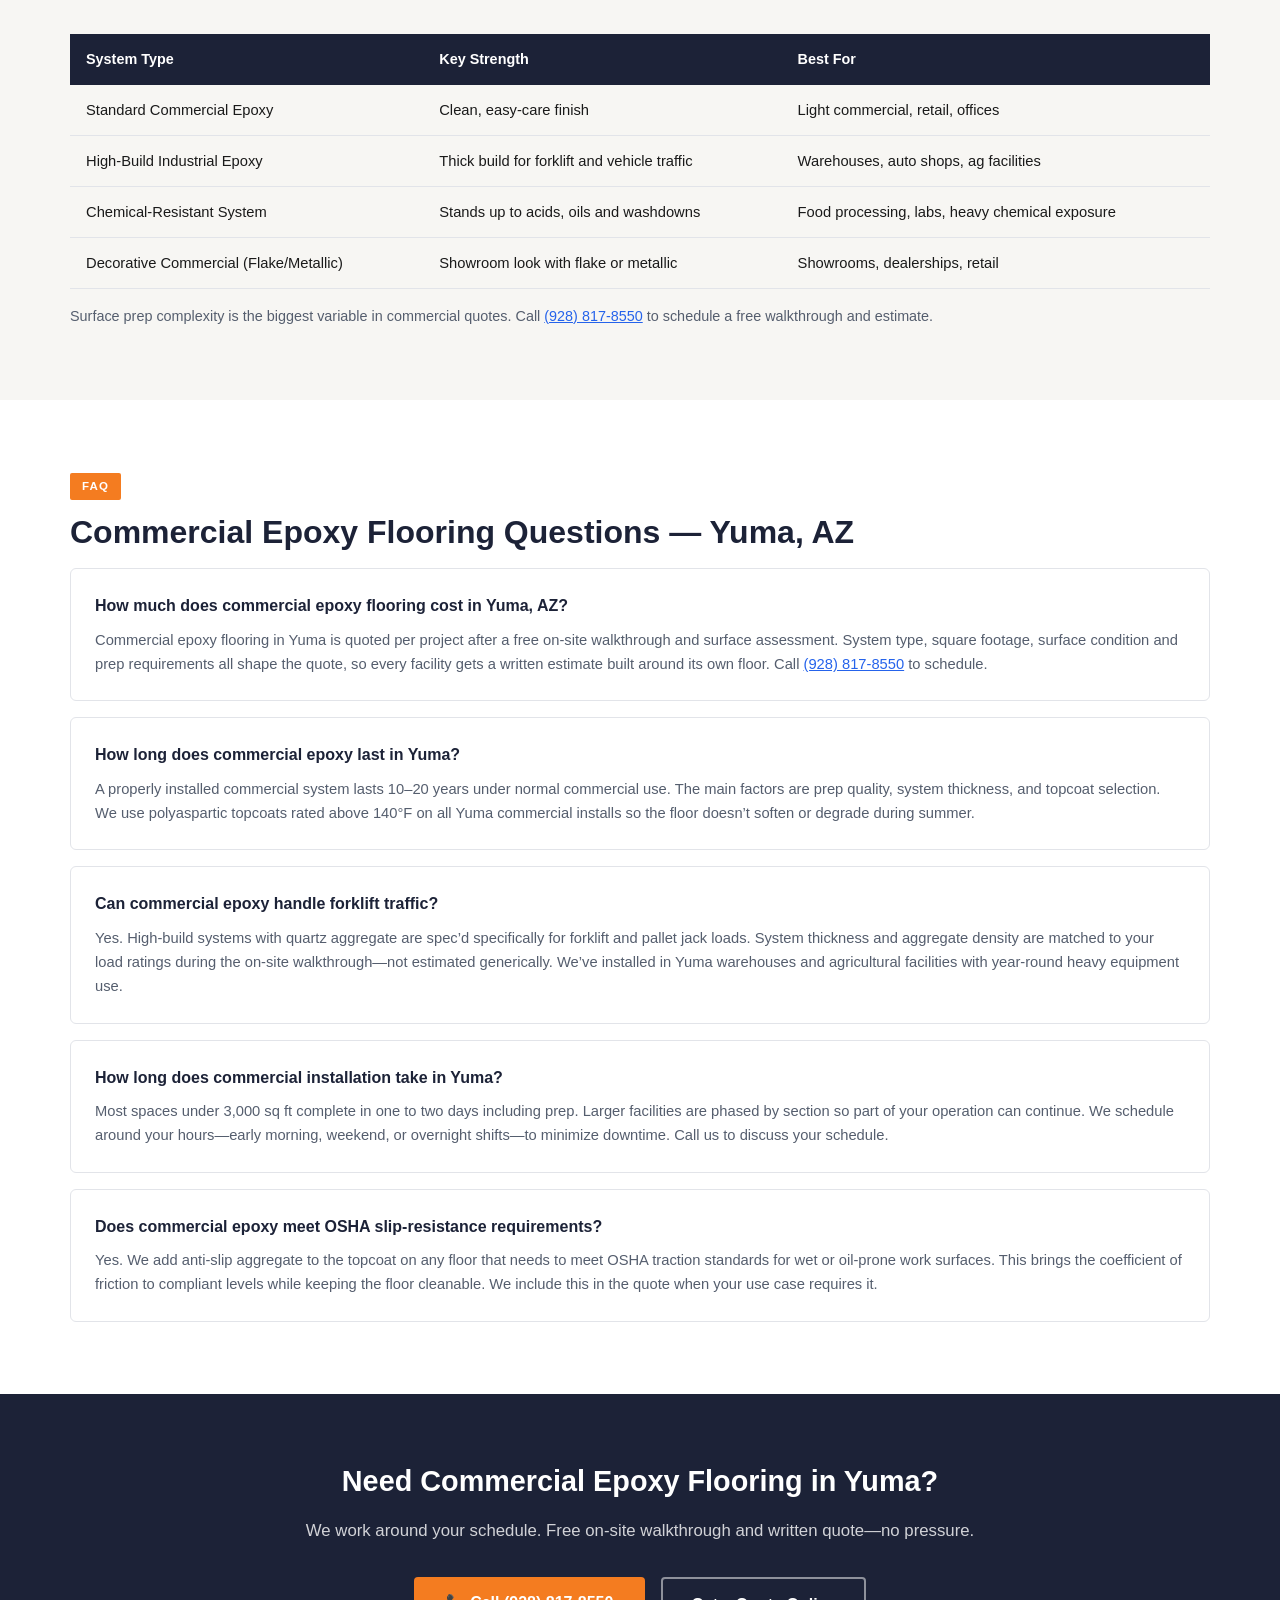
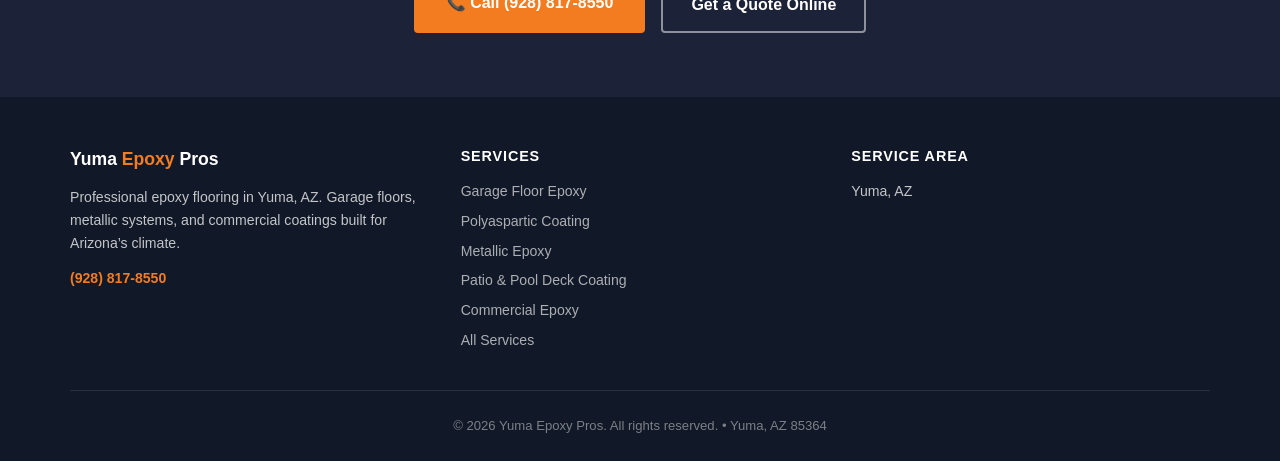
==== commit 563a9789: "Replace price comparisons with free-estimate copy on commercial epoxy page" ====
--- a/commercial-epoxy-flooring-yuma.html
+++ b/commercial-epoxy-flooring-yuma.html
@@ -34,7 +34,7 @@
       "name": "How much does commercial epoxy flooring cost in Yuma, AZ?",
       "acceptedAnswer": {
         "@type": "Answer",
-        "text": "Commercial epoxy flooring in Yuma is quoted per project after an on-site walkthrough and surface assessment. System type, square footage, surface condition and prep requirements set the price. Large warehouse and agricultural processing facilities benefit from volume pricing, while retail and showroom floors with decorative requirements run higher. Call (928) 817-8550 to schedule."
+        "text": "Commercial epoxy flooring in Yuma is quoted per project after a free on-site walkthrough and surface assessment. System type, square footage, surface condition and prep requirements all shape the quote, so every facility gets a written estimate built around its own floor. Call (928) 817-8550 to schedule."
       }
     },
     {
@@ -137,7 +137,7 @@
       </div>
       <div class="card">
         <h3>Retail &amp; Showroom Spaces</h3>
-        <p>Decorative commercial epoxy for retail locations, car dealerships, and showrooms adds a professional finish without the maintenance burden of polished concrete or the cost of tile. We have metallic and full-broadcast flake options that photograph well for marketing and hold up under daily foot traffic.</p>
+        <p>Decorative commercial epoxy for retail locations, car dealerships, and showrooms adds a professional finish without the maintenance burden of polished concrete or the grout lines of tile. We have metallic and full-broadcast flake options that photograph well for marketing and hold up under daily foot traffic.</p>
       </div>
     </div>
   </div>
@@ -179,23 +179,23 @@
 
 <section class="section section-alt">
   <div class="container">
-    <span class="section-label">Pricing</span>
+    <span class="section-label">Free Estimates</span>
     <h2 class="section-title">Commercial Epoxy Flooring Cost in Yuma, AZ</h2>
-    <p style="margin-bottom:1.5rem;">Commercial pricing depends on system type, square footage, surface condition, and prep requirements. Here is how each commercial system compares for Yuma projects:</p>
+    <p style="margin-bottom:1.5rem;">Every commercial project starts with a free on-site estimate, because system type, square footage, surface condition, and prep requirements all shape the quote. Here is how each commercial system compares for Yuma projects:</p>
     <div style="overflow-x:auto;">
       <table class="cost-table">
         <thead>
-          <tr><th>System Type</th><th>Relative Cost</th><th>Best For</th></tr>
+          <tr><th>System Type</th><th>Key Strength</th><th>Best For</th></tr>
         </thead>
         <tbody>
-          <tr><td>Standard Commercial Epoxy</td><td>Lowest</td><td>Light commercial, retail, offices</td></tr>
-          <tr><td>High-Build Industrial Epoxy</td><td>Moderate</td><td>Warehouses, auto shops, ag facilities</td></tr>
-          <tr><td>Chemical-Resistant System</td><td>Highest</td><td>Food processing, labs, heavy chemical exposure</td></tr>
-          <tr><td>Decorative Commercial (Flake/Metallic)</td><td>Moderate to high</td><td>Showrooms, dealerships, retail</td></tr>
+          <tr><td>Standard Commercial Epoxy</td><td>Clean, easy-care finish</td><td>Light commercial, retail, offices</td></tr>
+          <tr><td>High-Build Industrial Epoxy</td><td>Thick build for forklift and vehicle traffic</td><td>Warehouses, auto shops, ag facilities</td></tr>
+          <tr><td>Chemical-Resistant System</td><td>Stands up to acids, oils and washdowns</td><td>Food processing, labs, heavy chemical exposure</td></tr>
+          <tr><td>Decorative Commercial (Flake/Metallic)</td><td>Showroom look with flake or metallic</td><td>Showrooms, dealerships, retail</td></tr>
         </tbody>
       </table>
     </div>
-    <p style="margin-top:1rem;font-size:0.9rem;color:#555e6e;">Large facilities (5,000+ sq ft) often qualify for volume pricing. Surface prep complexity is the biggest variable in commercial quotes. Call <a href="tel:9288178550" style="color:#2563eb;text-decoration:underline;">(928) 817-8550</a> to schedule a walkthrough and get a project-specific number.</p>
+    <p style="margin-top:1rem;font-size:0.9rem;color:#555e6e;">Surface prep complexity is the biggest variable in commercial quotes. Call <a href="tel:9288178550" style="color:#2563eb;text-decoration:underline;">(928) 817-8550</a> to schedule a free walkthrough and estimate.</p>
   </div>
 </section>
 
@@ -206,7 +206,7 @@
     <div class="faqs">
       <div class="faq">
         <h3>How much does commercial epoxy flooring cost in Yuma, AZ?</h3>
-        <p>Commercial epoxy flooring in Yuma is quoted per project after an on-site walkthrough and surface assessment. System type, square footage, surface condition and prep requirements set the price. Large warehouse and agricultural processing facilities benefit from volume pricing, while retail and showroom floors with decorative requirements run higher. Call <a href="tel:9288178550" style="color:#2563eb;text-decoration:underline;">(928) 817-8550</a> to schedule.</p>
+        <p>Commercial epoxy flooring in Yuma is quoted per project after a free on-site walkthrough and surface assessment. System type, square footage, surface condition and prep requirements all shape the quote, so every facility gets a written estimate built around its own floor. Call <a href="tel:9288178550" style="color:#2563eb;text-decoration:underline;">(928) 817-8550</a> to schedule.</p>
       </div>
       <div class="faq">
         <h3>How long does commercial epoxy last in Yuma?</h3>
